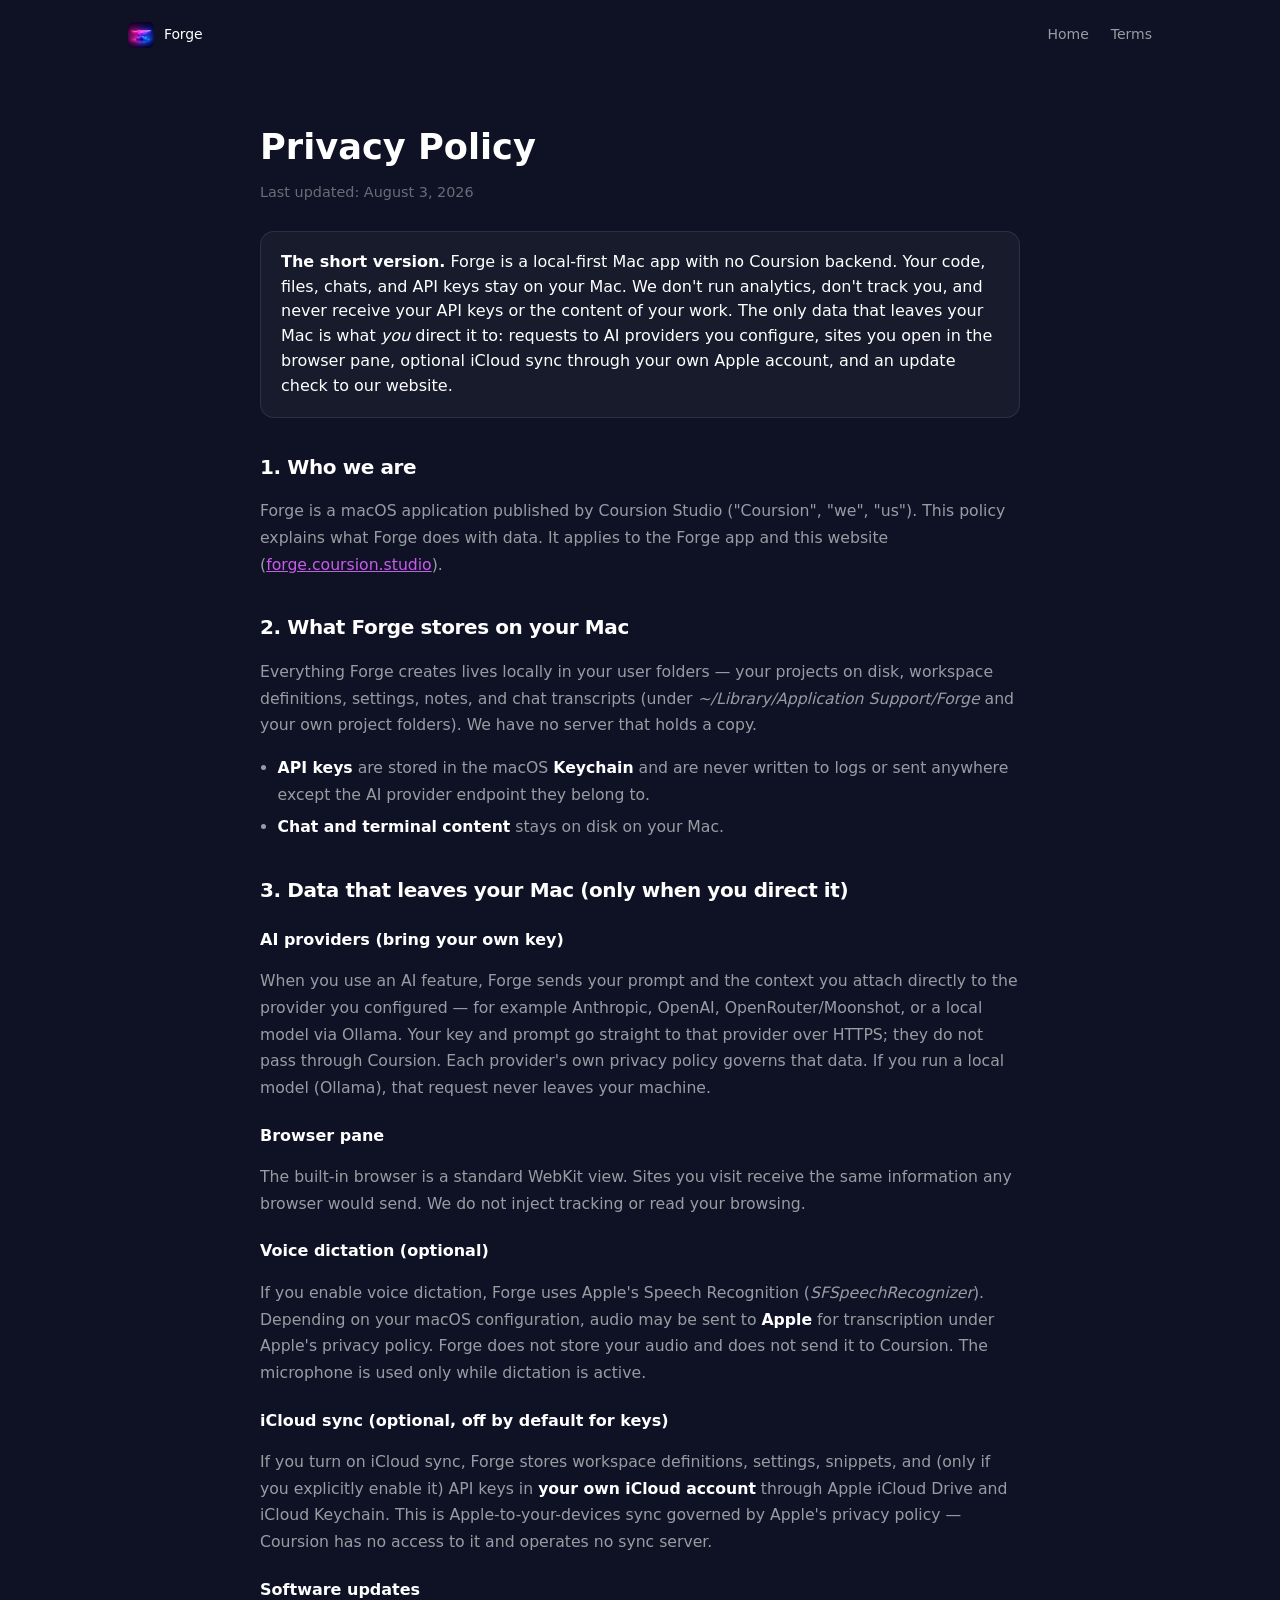
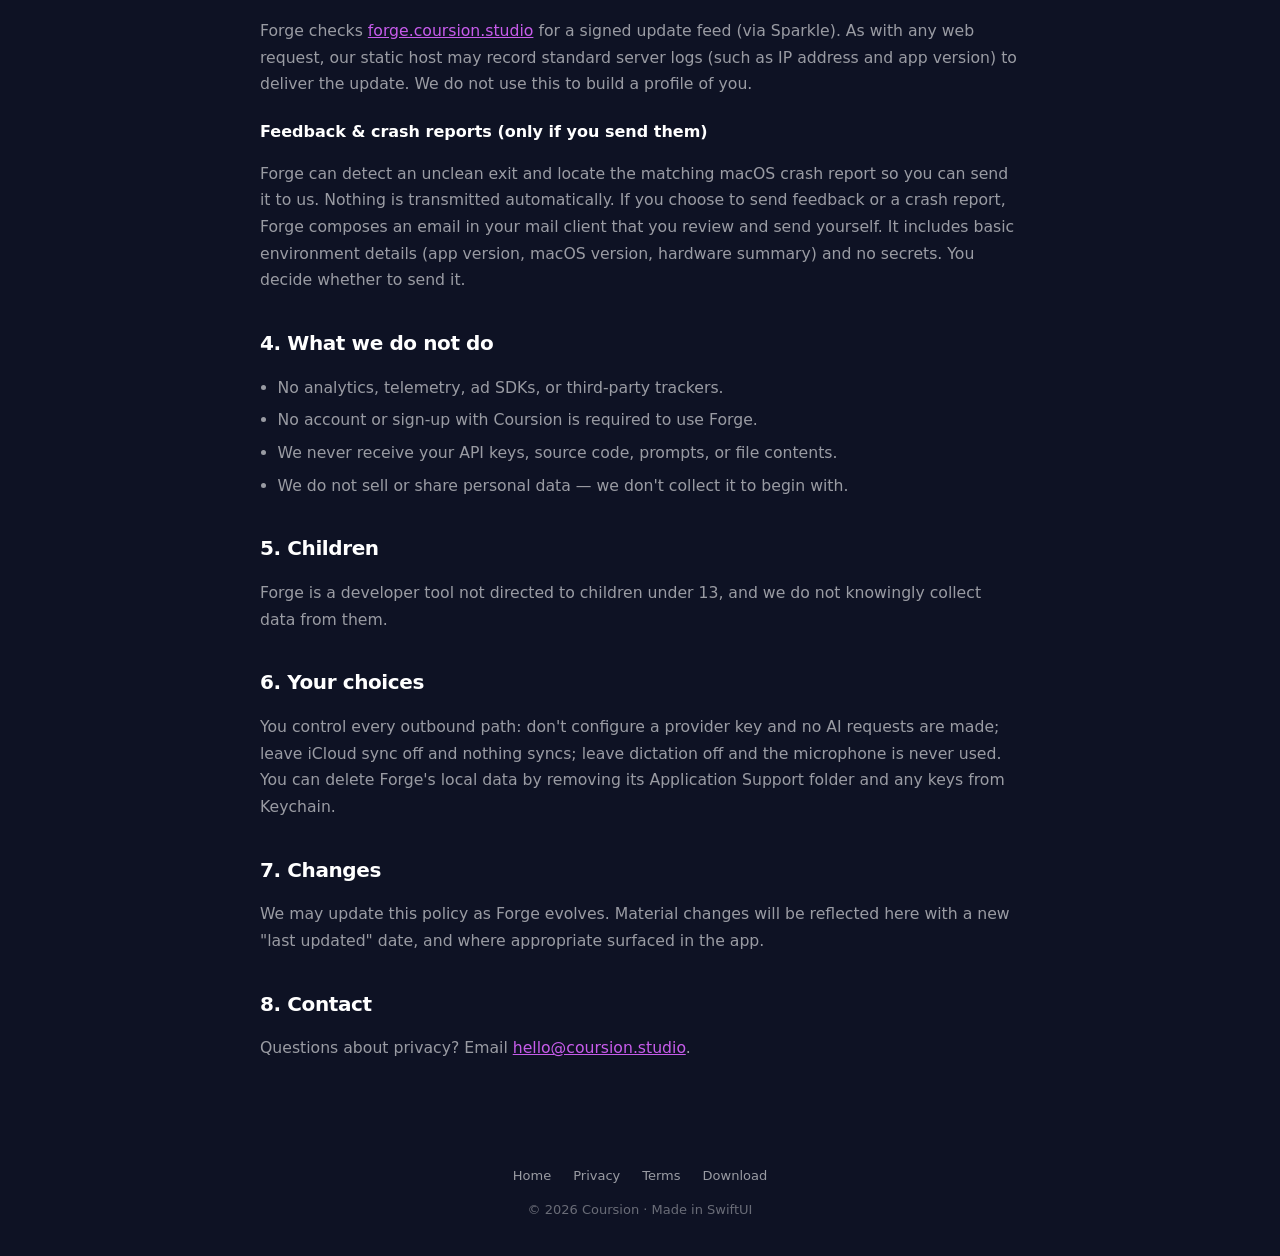
==== privacy.html @ 15d31b4f "Add Privacy Policy and Terms of Use pages Tailored to Forge's local-first, bring-your-own-key data m" ====
<!doctype html>
<html lang="en">
<head>
  <meta charset="utf-8" />
  <meta name="viewport" content="width=device-width, initial-scale=1" />
  <title>Forge — Privacy Policy</title>
  <meta name="description" content="How Forge handles your data. Local-first, bring-your-own-key, no tracking, no backend." />
  <link rel="icon" type="image/png" href="icon.png" />
  <link rel="apple-touch-icon" href="icon.png" />
  <link rel="stylesheet" href="styles.css" />
  <meta name="theme-color" content="#0E1224" />
  <style>
    .legal { max-width: 760px; margin: 0 auto; padding-bottom: 40px; }
    .legal h1 { font-size: 2.2rem; margin: 0 0 6px; }
    .legal .updated { color: var(--text-tertiary); font-size: 0.9rem; margin-bottom: 28px; }
    .legal h2 { font-size: 1.25rem; margin: 34px 0 10px; }
    .legal h3 { font-size: 1rem; margin: 22px 0 6px; }
    .legal p, .legal li { color: var(--text-secondary); line-height: 1.7; font-size: 0.98rem; }
    .legal ul { padding-left: 1.1rem; }
    .legal li { margin: 6px 0; }
    .legal strong { color: var(--text-primary); }
    .legal a { color: var(--forge-purple); }
    .legal .tldr { border: 1px solid var(--card-stroke); background: var(--card-fill);
                   border-radius: var(--radius-card); padding: 18px 20px; margin: 8px 0 28px; }
  </style>
</head>
<body>
  <div class="bg"></div>

  <div class="container">
    <nav class="top">
      <div class="brand">
        <a href="/" style="display:flex;align-items:center;gap:10px;color:inherit;text-decoration:none">
          <img src="icon.png" alt="Forge" />
          <span>Forge</span>
        </a>
      </div>
      <div class="links">
        <a href="/">Home</a>
        <a href="terms.html">Terms</a>
      </div>
    </nav>

    <section class="legal">
      <h1>Privacy Policy</h1>
      <div class="updated">Last updated: August 3, 2026</div>

      <div class="tldr">
        <strong>The short version.</strong> Forge is a local-first Mac app with no Coursion
        backend. Your code, files, chats, and API keys stay on your Mac. We don't run analytics,
        don't track you, and never receive your API keys or the content of your work. The only
        data that leaves your Mac is what <em>you</em> direct it to: requests to AI providers you
        configure, sites you open in the browser pane, optional iCloud sync through your own
        Apple account, and an update check to our website.
      </div>

      <h2>1. Who we are</h2>
      <p>Forge is a macOS application published by Coursion Studio ("Coursion", "we", "us"). This
      policy explains what Forge does with data. It applies to the Forge app and this website
      (<a href="https://forge.coursion.studio">forge.coursion.studio</a>).</p>

      <h2>2. What Forge stores on your Mac</h2>
      <p>Everything Forge creates lives locally in your user folders — your projects on disk,
      workspace definitions, settings, notes, and chat transcripts (under
      <em>~/Library/Application&nbsp;Support/Forge</em> and your own project folders). We have no
      server that holds a copy.</p>
      <ul>
        <li><strong>API keys</strong> are stored in the macOS <strong>Keychain</strong> and are
        never written to logs or sent anywhere except the AI provider endpoint they belong to.</li>
        <li><strong>Chat and terminal content</strong> stays on disk on your Mac.</li>
      </ul>

      <h2>3. Data that leaves your Mac (only when you direct it)</h2>

      <h3>AI providers (bring your own key)</h3>
      <p>When you use an AI feature, Forge sends your prompt and the context you attach directly
      to the provider you configured — for example Anthropic, OpenAI, OpenRouter/Moonshot, or a
      local model via Ollama. Your key and prompt go straight to that provider over HTTPS; they
      do not pass through Coursion. Each provider's own privacy policy governs that data. If you
      run a local model (Ollama), that request never leaves your machine.</p>

      <h3>Browser pane</h3>
      <p>The built-in browser is a standard WebKit view. Sites you visit receive the same
      information any browser would send. We do not inject tracking or read your browsing.</p>

      <h3>Voice dictation (optional)</h3>
      <p>If you enable voice dictation, Forge uses Apple's Speech Recognition
      (<em>SFSpeechRecognizer</em>). Depending on your macOS configuration, audio may be sent to
      <strong>Apple</strong> for transcription under Apple's privacy policy. Forge does not store
      your audio and does not send it to Coursion. The microphone is used only while dictation is
      active.</p>

      <h3>iCloud sync (optional, off by default for keys)</h3>
      <p>If you turn on iCloud sync, Forge stores workspace definitions, settings, snippets, and
      (only if you explicitly enable it) API keys in <strong>your own iCloud account</strong>
      through Apple iCloud Drive and iCloud Keychain. This is Apple-to-your-devices sync governed
      by Apple's privacy policy — Coursion has no access to it and operates no sync server.</p>

      <h3>Software updates</h3>
      <p>Forge checks <a href="https://forge.coursion.studio">forge.coursion.studio</a> for a
      signed update feed (via Sparkle). As with any web request, our static host may record
      standard server logs (such as IP address and app version) to deliver the update. We do not
      use this to build a profile of you.</p>

      <h3>Feedback &amp; crash reports (only if you send them)</h3>
      <p>Forge can detect an unclean exit and locate the matching macOS crash report so you can
      send it to us. Nothing is transmitted automatically. If you choose to send feedback or a
      crash report, Forge composes an email in your mail client that you review and send yourself.
      It includes basic environment details (app version, macOS version, hardware summary) and no
      secrets. You decide whether to send it.</p>

      <h2>4. What we do not do</h2>
      <ul>
        <li>No analytics, telemetry, ad SDKs, or third-party trackers.</li>
        <li>No account or sign-up with Coursion is required to use Forge.</li>
        <li>We never receive your API keys, source code, prompts, or file contents.</li>
        <li>We do not sell or share personal data — we don't collect it to begin with.</li>
      </ul>

      <h2>5. Children</h2>
      <p>Forge is a developer tool not directed to children under 13, and we do not knowingly
      collect data from them.</p>

      <h2>6. Your choices</h2>
      <p>You control every outbound path: don't configure a provider key and no AI requests are
      made; leave iCloud sync off and nothing syncs; leave dictation off and the microphone is
      never used. You can delete Forge's local data by removing its Application Support folder and
      any keys from Keychain.</p>

      <h2>7. Changes</h2>
      <p>We may update this policy as Forge evolves. Material changes will be reflected here with a
      new "last updated" date, and where appropriate surfaced in the app.</p>

      <h2>8. Contact</h2>
      <p>Questions about privacy? Email
      <a href="mailto:hello@coursion.studio">hello@coursion.studio</a>.</p>
    </section>

    <footer>
      <div class="links">
        <a href="/">Home</a>
        <a href="privacy.html">Privacy</a>
        <a href="terms.html">Terms</a>
        <a href="https://github.com/Coursion-Studio/forge/releases/latest">Download</a>
      </div>
      <div>© 2026 Coursion · Made in SwiftUI</div>
    </footer>
  </div>
</body>
</html>
---- styles.css ----
/* ─── Forge landing — theme mirrors UI/Theme tokens ─── */

:root {
  --bg-top:    #0E1224;
  --bg-mid:    #131530;
  --bg-bottom: #170F31;

  --text-primary:   #ffffff;
  --text-secondary: rgba(255, 255, 255, 0.58);
  --text-tertiary:  rgba(255, 255, 255, 0.38);

  --card-fill:        rgba(255, 255, 255, 0.04);
  --card-fill-strong: rgba(255, 255, 255, 0.06);
  --card-stroke:      rgba(255, 255, 255, 0.09);

  --forge-pink:   #FF5189;
  --forge-purple: #C75CEB;
  --forge-blue:   #389EFF;

  --brand-gradient:
    linear-gradient(90deg, var(--forge-pink), var(--forge-purple), var(--forge-blue));
  --brand-gradient-diag:
    linear-gradient(135deg, var(--forge-pink), var(--forge-purple), var(--forge-blue));
  --brand-soft:
    linear-gradient(90deg, rgba(255, 81, 137, 0.22), rgba(199, 92, 235, 0.22));

  --radius-card: 14px;
  --radius-btn:  12px;
}

* { box-sizing: border-box; }

html, body {
  margin: 0;
  padding: 0;
  background: var(--bg-top);
  color: var(--text-primary);
  font-family: -apple-system, BlinkMacSystemFont, "SF Pro Display", "SF Pro Text",
               "Inter", system-ui, sans-serif;
  font-size: 16px;
  line-height: 1.55;
  -webkit-font-smoothing: antialiased;
  -moz-osx-font-smoothing: grayscale;
}

/* ─── background: gradient + soft colored blooms ─── */

.bg {
  position: fixed;
  inset: 0;
  z-index: -1;
  background:
    radial-gradient(circle at 5% 0%,
      rgba(255, 81, 137, 0.18), transparent 52%),
    radial-gradient(circle at 100% 100%,
      rgba(56, 158, 255, 0.14), transparent 56%),
    radial-gradient(circle at 100% 20%,
      rgba(199, 92, 235, 0.14), transparent 48%),
    linear-gradient(135deg,
      var(--bg-top) 0%, var(--bg-mid) 50%, var(--bg-bottom) 100%);
}

/* ─── layout ─── */

.container {
  max-width: 1080px;
  margin: 0 auto;
  padding: 0 28px;
}

nav.top {
  display: flex;
  align-items: center;
  justify-content: space-between;
  padding: 22px 0 8px;
}

nav.top .brand {
  display: flex;
  align-items: center;
  gap: 10px;
  font-weight: 600;
  letter-spacing: -0.01em;
}

nav.top .brand img {
  width: 26px;
  height: 26px;
  border-radius: 6px;
}

nav.top .links {
  display: flex;
  gap: 22px;
}

nav.top a {
  color: var(--text-secondary);
  text-decoration: none;
  font-size: 14px;
  font-weight: 500;
  transition: color 0.15s;
}
nav.top a:hover { color: var(--text-primary); }

/* ─── hero ─── */

.hero {
  text-align: center;
  padding: 72px 0 64px;
}

.hero .app-icon {
  display: block;
  width: 112px;
  height: 112px;
  border-radius: 24px;
  margin: 0 auto 28px;
  filter: drop-shadow(0 16px 40px rgba(199, 92, 235, 0.38))
          drop-shadow(0 4px 12px rgba(0, 0, 0, 0.4));
}

.hero .eyebrow {
  display: inline-block;
  font-size: 11px;
  font-weight: 600;
  letter-spacing: 1.4px;
  text-transform: uppercase;
  color: var(--text-tertiary);
  margin-bottom: 18px;
}

.hero h1 {
  font-size: clamp(40px, 6vw, 60px);
  font-weight: 700;
  letter-spacing: -0.025em;
  line-height: 1.05;
  margin: 0 0 22px;
}

.hero h1 .grad {
  background: var(--brand-gradient);
  -webkit-background-clip: text;
  background-clip: text;
  color: transparent;
}

.hero p.sub {
  font-size: 18px;
  color: var(--text-secondary);
  max-width: 620px;
  margin: 0 auto 36px;
}

/* ─── CTA grid: brew install (left) + download (right) ─── */

.cta-grid {
  display: grid;
  grid-template-columns: minmax(0, 1fr) auto;
  gap: 12px;
  align-items: stretch;
  max-width: 680px;
  margin: 0 auto;
}

.install-cmd {
  display: flex;
  align-items: center;
  gap: 10px;
  padding: 0 12px 0 14px;
  background: rgba(255, 255, 255, 0.05);
  border: 1px solid rgba(255, 255, 255, 0.10);
  border-radius: var(--radius-btn);
  font-family: "SF Mono", "JetBrains Mono", Menlo, monospace;
  font-size: 13px;
  text-align: left;
  min-width: 0;
  height: 48px;
  transition: border-color 0.2s ease, background 0.2s ease;
}

.install-cmd:hover {
  border-color: rgba(255, 255, 255, 0.18);
  background: rgba(255, 255, 255, 0.07);
}

.install-cmd .prompt {
  color: var(--text-tertiary);
  flex-shrink: 0;
  font-weight: 600;
}

.install-cmd code {
  color: var(--text-primary);
  flex: 1;
  overflow: hidden;
  text-overflow: ellipsis;
  white-space: nowrap;
}

.copy-btn {
  flex-shrink: 0;
  padding: 6px 12px;
  font-size: 12px;
  font-weight: 600;
  letter-spacing: 0.2px;
  color: var(--text-primary);
  background: rgba(255, 255, 255, 0.06);
  border: 1px solid rgba(255, 255, 255, 0.14);
  border-radius: 7px;
  cursor: pointer;
  font-family: -apple-system, BlinkMacSystemFont, "SF Pro Text", system-ui, sans-serif;
  transition: background 0.15s ease, border-color 0.15s ease, color 0.15s ease;
}

.copy-btn:hover {
  background: rgba(255, 255, 255, 0.12);
  border-color: rgba(255, 255, 255, 0.24);
}

.copy-btn.copied {
  color: #6EE7B7;
  border-color: rgba(110, 231, 183, 0.4);
  background: rgba(110, 231, 183, 0.08);
}

@media (max-width: 560px) {
  .cta-grid {
    grid-template-columns: 1fr;
  }
}

/* ─── buttons ─── */

.btn {
  display: inline-flex;
  align-items: center;
  gap: 10px;
  padding: 14px 22px;
  border-radius: var(--radius-btn);
  font-size: 14px;
  font-weight: 600;
  text-decoration: none;
  color: #fff;
  border: 1px solid rgba(255, 255, 255, 0.22);
  cursor: pointer;
  transition: transform 0.12s ease, opacity 0.12s ease;
}

.btn.primary {
  background: var(--brand-gradient-diag);
  box-shadow:
    0 8px 24px rgba(255, 81, 137, 0.28),
    0 8px 24px rgba(56, 158, 255, 0.22);
}
.btn.primary:hover { transform: translateY(-1px); }
.btn.primary:active { transform: translateY(0) scale(0.98); }

.btn.outline {
  background: rgba(255, 255, 255, 0.05);
  border-color: rgba(255, 255, 255, 0.12);
  color: rgba(255, 255, 255, 0.9);
}
.btn.outline:hover { background: rgba(255, 255, 255, 0.09); }

.cta-grid .btn {
  height: 48px;
  padding: 0 22px;
}

/* ─── hero stats ─── */

.hero-stats {
  display: grid;
  grid-template-columns: repeat(4, 1fr);
  gap: 8px;
  margin: 8px auto 0;
  max-width: 720px;
  padding: 18px 24px;
  background: var(--card-fill);
  border: 1px solid var(--card-stroke);
  border-radius: var(--radius-card);
  backdrop-filter: blur(10px);
  -webkit-backdrop-filter: blur(10px);
}

.hero-stats.three {
  grid-template-columns: repeat(3, 1fr);
  max-width: 560px;
}

.hero-stats .stat {
  text-align: center;
  display: flex;
  flex-direction: column;
  gap: 2px;
}

/* The HTML `hidden` attribute on the downloads stat needs to win over
   the .stat { display: flex } above. */
.hero-stats .stat[hidden] {
  display: none;
}

.hero-stats .stat strong {
  font-size: 22px;
  font-weight: 700;
  letter-spacing: -0.02em;
  background: var(--brand-gradient);
  -webkit-background-clip: text;
  background-clip: text;
  color: transparent;
}

.hero-stats .stat span {
  font-size: 12px;
  color: var(--text-tertiary);
  letter-spacing: 0.3px;
}

@media (max-width: 640px) {
  .hero-stats {
    grid-template-columns: repeat(2, 1fr);
    gap: 14px;
  }
}

/* ─── section headers ─── */

.section-label {
  font-size: 11px;
  font-weight: 600;
  letter-spacing: 1.4px;
  text-transform: uppercase;
  color: var(--text-tertiary);
  margin-bottom: 10px;
}

section h2 {
  font-size: clamp(28px, 4vw, 36px);
  font-weight: 700;
  letter-spacing: -0.02em;
  margin: 0 0 8px;
}

section p.lede {
  color: var(--text-secondary);
  margin: 0 0 32px;
  max-width: 620px;
}

section {
  padding: 64px 0;
}

section.tight { padding: 40px 0; }

hr.sep {
  border: 0;
  height: 1px;
  background: var(--card-stroke);
  margin: 0;
}

/* ─── card grids ─── */

.grid {
  display: grid;
  gap: 14px;
  grid-template-columns: repeat(auto-fit, minmax(260px, 1fr));
}

.card {
  position: relative;
  background:
    linear-gradient(180deg, var(--tile-tint, transparent), transparent 60%),
    var(--card-fill);
  border: 1px solid var(--card-stroke);
  border-radius: var(--radius-card);
  padding: 22px;
  overflow: hidden;
  transition:
    background 0.25s ease,
    border-color 0.25s ease,
    transform 0.35s cubic-bezier(0.2, 0.8, 0.2, 1),
    box-shadow 0.35s ease;
}

.card::before {
  content: "";
  position: absolute;
  inset: 0;
  border-radius: inherit;
  background:
    radial-gradient(circle at 0% 0%, var(--tile-glow, transparent), transparent 65%);
  opacity: 0;
  transition: opacity 0.4s ease;
  pointer-events: none;
  z-index: 0;
}

.card > * { position: relative; z-index: 1; }

.card:hover {
  border-color: rgba(255, 255, 255, 0.18);
  transform: translateY(-4px);
  box-shadow:
    0 14px 32px rgba(0, 0, 0, 0.28),
    0 0 0 1px var(--tile-ring, rgba(255, 255, 255, 0.08));
}

.card:hover::before { opacity: 0.55; }

.card .tile {
  width: 46px;
  height: 46px;
  border-radius: 12px;
  display: grid;
  place-items: center;
  margin-bottom: 16px;
  background: rgba(255, 255, 255, 0.06);
  border: 1px solid rgba(255, 255, 255, 0.10);
  color: #fff;
  transition:
    transform 0.35s cubic-bezier(0.2, 0.8, 0.2, 1),
    box-shadow 0.35s ease,
    border-color 0.25s ease;
  box-shadow:
    0 6px 14px var(--tile-glow, rgba(199, 92, 235, 0.18)),
    inset 0 0 0 1px rgba(255, 255, 255, 0.08);
}

.card .tile svg {
  width: 22px;
  height: 22px;
  display: block;
}

.card:hover .tile {
  transform: translateY(-1px) scale(1.06) rotate(-3deg);
  border-color: rgba(255, 255, 255, 0.28);
  box-shadow:
    0 12px 26px var(--tile-glow, rgba(199, 92, 235, 0.45)),
    inset 0 0 0 1px rgba(255, 255, 255, 0.12);
}

/* ─── tile color variants ─── */

.tile.c-pink    { background: linear-gradient(135deg, #F472B6, #EC4899); }
.tile.c-violet  { background: linear-gradient(135deg, #C084FC, #8B5CF6); }
.tile.c-blue    { background: linear-gradient(135deg, #60A5FA, #2563EB); }
.tile.c-teal    { background: linear-gradient(135deg, #2DD4BF, #0EA5E9); }
.tile.c-amber   { background: linear-gradient(135deg, #FBBF24, #F97316); }
.tile.c-green   { background: linear-gradient(135deg, #34D399, #10B981); }

.card:has(.tile.c-pink)   { --tile-tint: rgba(236, 72, 153, 0.10); --tile-glow: rgba(236, 72, 153, 0.45); --tile-ring: rgba(236, 72, 153, 0.26); }
.card:has(.tile.c-violet) { --tile-tint: rgba(139, 92, 246, 0.10); --tile-glow: rgba(139, 92, 246, 0.45); --tile-ring: rgba(139, 92, 246, 0.26); }
.card:has(.tile.c-blue)   { --tile-tint: rgba(37, 99, 235, 0.10);  --tile-glow: rgba(37, 99, 235, 0.45);  --tile-ring: rgba(37, 99, 235, 0.26); }
.card:has(.tile.c-teal)   { --tile-tint: rgba(14, 165, 233, 0.10); --tile-glow: rgba(14, 165, 233, 0.45); --tile-ring: rgba(14, 165, 233, 0.26); }
.card:has(.tile.c-amber)  { --tile-tint: rgba(249, 115, 22, 0.10); --tile-glow: rgba(249, 115, 22, 0.45); --tile-ring: rgba(249, 115, 22, 0.26); }
.card:has(.tile.c-green)  { --tile-tint: rgba(16, 185, 129, 0.10); --tile-glow: rgba(16, 185, 129, 0.45); --tile-ring: rgba(16, 185, 129, 0.26); }

@media (prefers-reduced-motion: reduce) {
  .card, .card .tile, .card::before { transition: none !important; }
  .card:hover { transform: none; }
  .card:hover .tile { transform: none; }
}

.card h3 {
  font-size: 16px;
  margin: 0 0 6px;
  font-weight: 600;
  letter-spacing: -0.01em;
}

.card p {
  margin: 0;
  color: var(--text-secondary);
  font-size: 14px;
  line-height: 1.5;
}

.card ul.pills {
  margin-top: 14px;
}

/* Pills (compact feature tags under copy) */
.pills {
  list-style: none;
  padding: 0;
  margin: 0;
  display: flex;
  flex-wrap: wrap;
  gap: 6px;
}

.pills li {
  font-size: 12px;
  font-weight: 500;
  padding: 5px 10px;
  border-radius: 999px;
  color: rgba(255, 255, 255, 0.82);
  background: rgba(255, 255, 255, 0.05);
  border: 1px solid rgba(255, 255, 255, 0.09);
}

.why-grid {
  grid-template-columns: repeat(4, minmax(0, 1fr));
}

@media (max-width: 720px) {
  .why-grid {
    grid-template-columns: repeat(2, minmax(0, 1fr));
  }
}

@media (max-width: 420px) {
  .why-grid {
    grid-template-columns: 1fr;
  }
}

/* ─── releases list ─── */

ol.releases {
  list-style: none;
  padding: 0;
  margin: 0;
  display: flex;
  flex-direction: column;
  gap: 8px;
}

.release-row {
  display: grid;
  grid-template-columns: minmax(0, 1fr) auto auto;
  align-items: center;
  gap: 20px;
  padding: 16px 20px;
  background: var(--card-fill);
  border: 1px solid var(--card-stroke);
  border-radius: var(--radius-card);
  transition: background 0.2s ease, border-color 0.2s ease;
}

.release-row:hover {
  background: var(--card-fill-strong);
  border-color: rgba(255, 255, 255, 0.14);
}

.release-meta {
  display: flex;
  flex-direction: column;
  gap: 2px;
  min-width: 0;
}

.release-tag {
  font-weight: 600;
  font-size: 15px;
  letter-spacing: -0.01em;
  background: var(--brand-gradient);
  -webkit-background-clip: text;
  background-clip: text;
  color: transparent;
}

.release-date {
  color: var(--text-tertiary);
  font-size: 12px;
  letter-spacing: 0.2px;
}

.release-count {
  display: flex;
  flex-direction: column;
  align-items: flex-end;
  gap: 0;
  white-space: nowrap;
}

.release-count strong {
  font-size: 18px;
  font-weight: 700;
  letter-spacing: -0.01em;
  color: var(--text-primary);
}

.release-count span {
  font-size: 11px;
  color: var(--text-tertiary);
  letter-spacing: 0.4px;
  text-transform: uppercase;
}

.release-link {
  font-size: 13px;
  font-weight: 600;
  color: var(--text-primary);
  text-decoration: none;
  padding: 8px 14px;
  border-radius: 999px;
  background: rgba(255, 255, 255, 0.06);
  border: 1px solid rgba(255, 255, 255, 0.12);
  transition: background 0.15s ease, border-color 0.15s ease;
}

.release-link:hover {
  background: rgba(255, 255, 255, 0.12);
  border-color: rgba(255, 255, 255, 0.22);
}

@media (max-width: 560px) {
  .release-row {
    grid-template-columns: 1fr auto;
    grid-template-areas:
      "meta count"
      "link link";
    gap: 12px;
  }
  .release-meta  { grid-area: meta; }
  .release-count { grid-area: count; }
  .release-link  { grid-area: link; text-align: center; }
}

/* ─── footer ─── */

footer {
  padding: 48px 0 36px;
  color: var(--text-tertiary);
  font-size: 13px;
  text-align: center;
}

footer .links {
  display: flex;
  justify-content: center;
  gap: 22px;
  margin-bottom: 14px;
}

footer a {
  color: var(--text-secondary);
  text-decoration: none;
}
footer a:hover { color: var(--text-primary); }

/* ─── system requirement note ─── */

.req-note {
  text-align: center;
  color: var(--text-tertiary);
  font-size: 13px;
  margin: 20px 0 0;
}

/* ─────────────────────────────────────────────────────────────
   Feature showcase (real app screenshots). Gated: every block is
   hidden until its screenshot actually loads (see reveal script),
   so the live site shows nothing broken before PNGs are added.
   ───────────────────────────────────────────────────────────── */

#showcase-wrap[hidden] { display: none; }
/* Revealable units stay hidden until their <img> loads. */
#tour, .showcase-row, .gcard { display: none; }
#tour.shot-ready { display: block; }
.showcase-row.shot-ready { display: grid; }
.gcard.shot-ready { display: block; }

/* ─── hero shot ─── */
.hero-shot-wrap { position: relative; padding: 8px 0 40px; }
.hero-shot-wrap::before {
  content: "";
  position: absolute;
  inset: -6% 0 6% 0;
  background:
    radial-gradient(ellipse 46% 42% at 50% 34%, rgba(255, 81, 137, 0.26), transparent 62%),
    radial-gradient(ellipse 54% 46% at 24% 66%, rgba(56, 158, 255, 0.18), transparent 62%),
    radial-gradient(ellipse 54% 46% at 76% 66%, rgba(199, 92, 235, 0.20), transparent 62%);
  filter: blur(22px);
  pointer-events: none;
  z-index: -1;
}

/* ─── framed window (full-window screenshots incl. their traffic lights) ─── */
.window {
  margin: 0;
  border-radius: 16px;
  overflow: hidden;
  background: #0B0817;
  border: 1px solid rgba(255, 255, 255, 0.08);
  box-shadow:
    0 32px 80px rgba(0, 0, 0, 0.55),
    0 4px 12px rgba(0, 0, 0, 0.35),
    inset 0 0 0 1px rgba(255, 255, 255, 0.04);
  position: relative;
  isolation: isolate;
}
.window > img, .window .base { display: block; width: 100%; height: auto; }

.shot-hero {
  max-width: 940px;
  margin: 0 auto;
  border-radius: 18px;
  box-shadow:
    0 60px 140px rgba(0, 0, 0, 0.62),
    0 10px 28px rgba(0, 0, 0, 0.45),
    0 0 0 1px rgba(255, 255, 255, 0.06),
    0 0 170px rgba(199, 92, 235, 0.24);
  transform: translateY(0);
  transition: transform 0.5s cubic-bezier(0.2, 0.8, 0.2, 1);
}
.shot-hero:hover { transform: translateY(-3px); }

.hero-composite { overflow: visible; background: transparent; border: 0; box-shadow: none; }
.hero-composite .base {
  border-radius: 18px;
  border: 1px solid rgba(255, 255, 255, 0.08);
  box-shadow:
    0 60px 140px rgba(0, 0, 0, 0.62),
    0 10px 28px rgba(0, 0, 0, 0.45),
    0 0 0 1px rgba(255, 255, 255, 0.06);
}
.hero-composite .float {
  position: absolute;
  width: 53%;
  right: 1.5%;
  bottom: 6%;
  height: auto;
  border-radius: 12px;
  filter:
    drop-shadow(0 30px 55px rgba(0, 0, 0, 0.6))
    drop-shadow(0 0 60px rgba(255, 81, 137, 0.22));
}
.hero-shot-wrap .hero-stats { margin-top: 34px; }

/* ─── showcase rows ─── */
.showcase-intro { text-align: center; padding-bottom: 8px; }
.showcase-intro h2, .showcase-intro p.lede { margin-left: auto; margin-right: auto; }

.showcase { padding: 24px 0 56px; display: flex; flex-direction: column; gap: 84px; }
.showcase-row {
  grid-template-columns: minmax(0, 4.2fr) minmax(0, 7.8fr);
  gap: 56px;
  align-items: center;
}
.showcase-row.reverse { grid-template-columns: minmax(0, 7.8fr) minmax(0, 4.2fr); }
.showcase-row.reverse .showcase-copy { order: 2; }
.showcase-row.reverse .window, .showcase-row.reverse .stage { order: 1; }

.showcase-copy h3 {
  font-size: clamp(24px, 3vw, 31px);
  font-weight: 700;
  letter-spacing: -0.02em;
  line-height: 1.12;
  margin: 16px 0 14px;
}
.showcase-copy p { color: var(--text-secondary); font-size: 16px; line-height: 1.6; margin: 0 0 18px; }
.showcase-copy p code {
  font-family: "SF Mono", "JetBrains Mono", Menlo, monospace;
  font-size: 0.86em;
  padding: 1px 6px;
  border-radius: 6px;
  background: rgba(255, 255, 255, 0.08);
  color: var(--text-primary);
}
.showcase-row .window {
  box-shadow:
    0 36px 80px rgba(0, 0, 0, 0.5),
    0 6px 18px rgba(0, 0, 0, 0.32),
    0 0 0 1px rgba(255, 255, 255, 0.05),
    0 0 80px var(--showcase-glow, rgba(199, 92, 235, 0.2));
}
.glow-pink   { --showcase-glow: rgba(255, 81, 137, 0.24); }
.glow-violet { --showcase-glow: rgba(199, 92, 235, 0.22); }
.glow-blue   { --showcase-glow: rgba(56, 158, 255, 0.20); }
.glow-green  { --showcase-glow: rgba(52, 211, 153, 0.20); }
.glow-amber  { --showcase-glow: rgba(249, 115, 22, 0.20); }

/* ─── stage: floating panel captures on a glowing card ─── */
.stage {
  position: relative;
  margin: 0;
  border-radius: 22px;
  padding: 52px 44px;
  display: grid;
  place-items: center;
  min-height: 300px;
  background:
    radial-gradient(ellipse 62% 58% at 50% 42%, var(--showcase-glow, rgba(199, 92, 235, 0.22)), transparent 68%),
    linear-gradient(180deg, rgba(255, 255, 255, 0.05), rgba(255, 255, 255, 0.015));
  border: 1px solid var(--card-stroke);
  box-shadow: inset 0 1px 0 rgba(255, 255, 255, 0.05);
  overflow: hidden;
}
.stage > img { display: block; max-width: 100%; height: auto; filter: drop-shadow(0 26px 52px rgba(0, 0, 0, 0.5)); }
.stage .inset {
  position: absolute; width: 60%; right: 4%; bottom: 6%;
  filter: drop-shadow(0 20px 40px rgba(0, 0, 0, 0.55)) drop-shadow(0 0 1px rgba(255, 255, 255, 0.2));
}
.stage.narrow > img { max-width: 300px; }

/* ─── feature gallery ─── */
.feature-gallery { margin-top: -36px; }
.gallery-head { text-align: center; max-width: 640px; margin: 0 auto 26px; }
.gallery-head h3 { font-size: clamp(22px, 2.6vw, 28px); font-weight: 700; letter-spacing: -0.02em; margin: 8px 0 8px; }
.gallery-head p { color: var(--text-secondary); margin: 0; font-size: 15px; }
.gallery-grid { display: grid; grid-template-columns: repeat(2, minmax(0, 1fr)); gap: 18px; }
.gcard {
  margin: 0;
  border-radius: 16px;
  padding: 26px 26px 0;
  overflow: hidden;
  background:
    radial-gradient(ellipse 70% 60% at 50% 30%, var(--gcard-glow, rgba(255, 81, 137, 0.16)), transparent 70%),
    linear-gradient(180deg, rgba(255, 255, 255, 0.05), rgba(255, 255, 255, 0.015));
  border: 1px solid var(--card-stroke);
  transition: transform 0.35s cubic-bezier(0.2, 0.8, 0.2, 1), border-color 0.25s ease;
}
.gcard:hover { transform: translateY(-4px); border-color: rgba(255, 255, 255, 0.16); }
.gcard img { display: block; width: 100%; height: auto; border-radius: 10px 10px 0 0; filter: drop-shadow(0 18px 34px rgba(0, 0, 0, 0.45)); }
.gcard figcaption {
  display: flex; align-items: center; gap: 9px;
  padding: 16px 2px 18px;
  font-size: 14px; font-weight: 600; color: var(--text-primary); letter-spacing: -0.01em;
}
.gcard figcaption svg { width: 16px; height: 16px; flex-shrink: 0; }
.gcard.g-green  { --gcard-glow: rgba(52, 211, 153, 0.16); } .gcard.g-green figcaption svg  { color: #34D399; }
.gcard.g-violet { --gcard-glow: rgba(199, 92, 235, 0.18); } .gcard.g-violet figcaption svg { color: #C084FC; }
.gcard.g-blue   { --gcard-glow: rgba(56, 158, 255, 0.16); } .gcard.g-blue figcaption svg   { color: #60A5FA; }
.gcard.g-pink   { --gcard-glow: rgba(255, 81, 137, 0.16); } .gcard.g-pink figcaption svg   { color: #FF5189; }

/* ─── chips (feature label above each showcase heading) ─── */
.chip {
  display: inline-flex; align-items: center; gap: 8px;
  padding: 6px 13px 6px 11px;
  border-radius: 999px;
  font-size: 12px; font-weight: 600; letter-spacing: 0.2px; color: #fff;
  background: rgba(255, 255, 255, 0.06);
  border: 1px solid rgba(255, 255, 255, 0.10);
}
.chip svg { width: 15px; height: 15px; }
.chip.chip-pink   { background: linear-gradient(135deg, rgba(255, 129, 175, 0.20), rgba(255, 81, 137, 0.14)); border-color: rgba(255, 81, 137, 0.32); }
.chip.chip-violet { background: linear-gradient(135deg, rgba(199, 132, 252, 0.20), rgba(199, 92, 235, 0.14)); border-color: rgba(199, 92, 235, 0.32); }
.chip.chip-blue   { background: linear-gradient(135deg, rgba(96, 165, 250, 0.20), rgba(56, 158, 255, 0.14)); border-color: rgba(56, 158, 255, 0.32); }
.chip.chip-green  { background: linear-gradient(135deg, rgba(52, 211, 153, 0.20), rgba(16, 185, 129, 0.14)); border-color: rgba(52, 211, 153, 0.32); }
.chip.chip-amber  { background: linear-gradient(135deg, rgba(251, 191, 36, 0.20), rgba(249, 115, 22, 0.14)); border-color: rgba(249, 115, 22, 0.32); }

@media (prefers-reduced-motion: reduce) {
  .shot-hero, .shot-hero:hover { transform: none; transition: none; }
}
@media (max-width: 860px) {
  .showcase-row, .showcase-row.reverse { grid-template-columns: 1fr; gap: 28px; }
  .showcase-row.reverse .showcase-copy { order: 1; }
  .showcase-row.reverse .window, .showcase-row.reverse .stage { order: 2; }
  .showcase { gap: 60px; }
  .hero-composite .float { width: 58%; right: 1%; bottom: 5%; }
}
@media (max-width: 640px) { .gallery-grid { grid-template-columns: 1fr; } .feature-gallery { margin-top: 0; } }
@media (max-width: 560px) { .hero-composite .float { display: none; } .stage { padding: 32px 20px; min-height: 0; } }
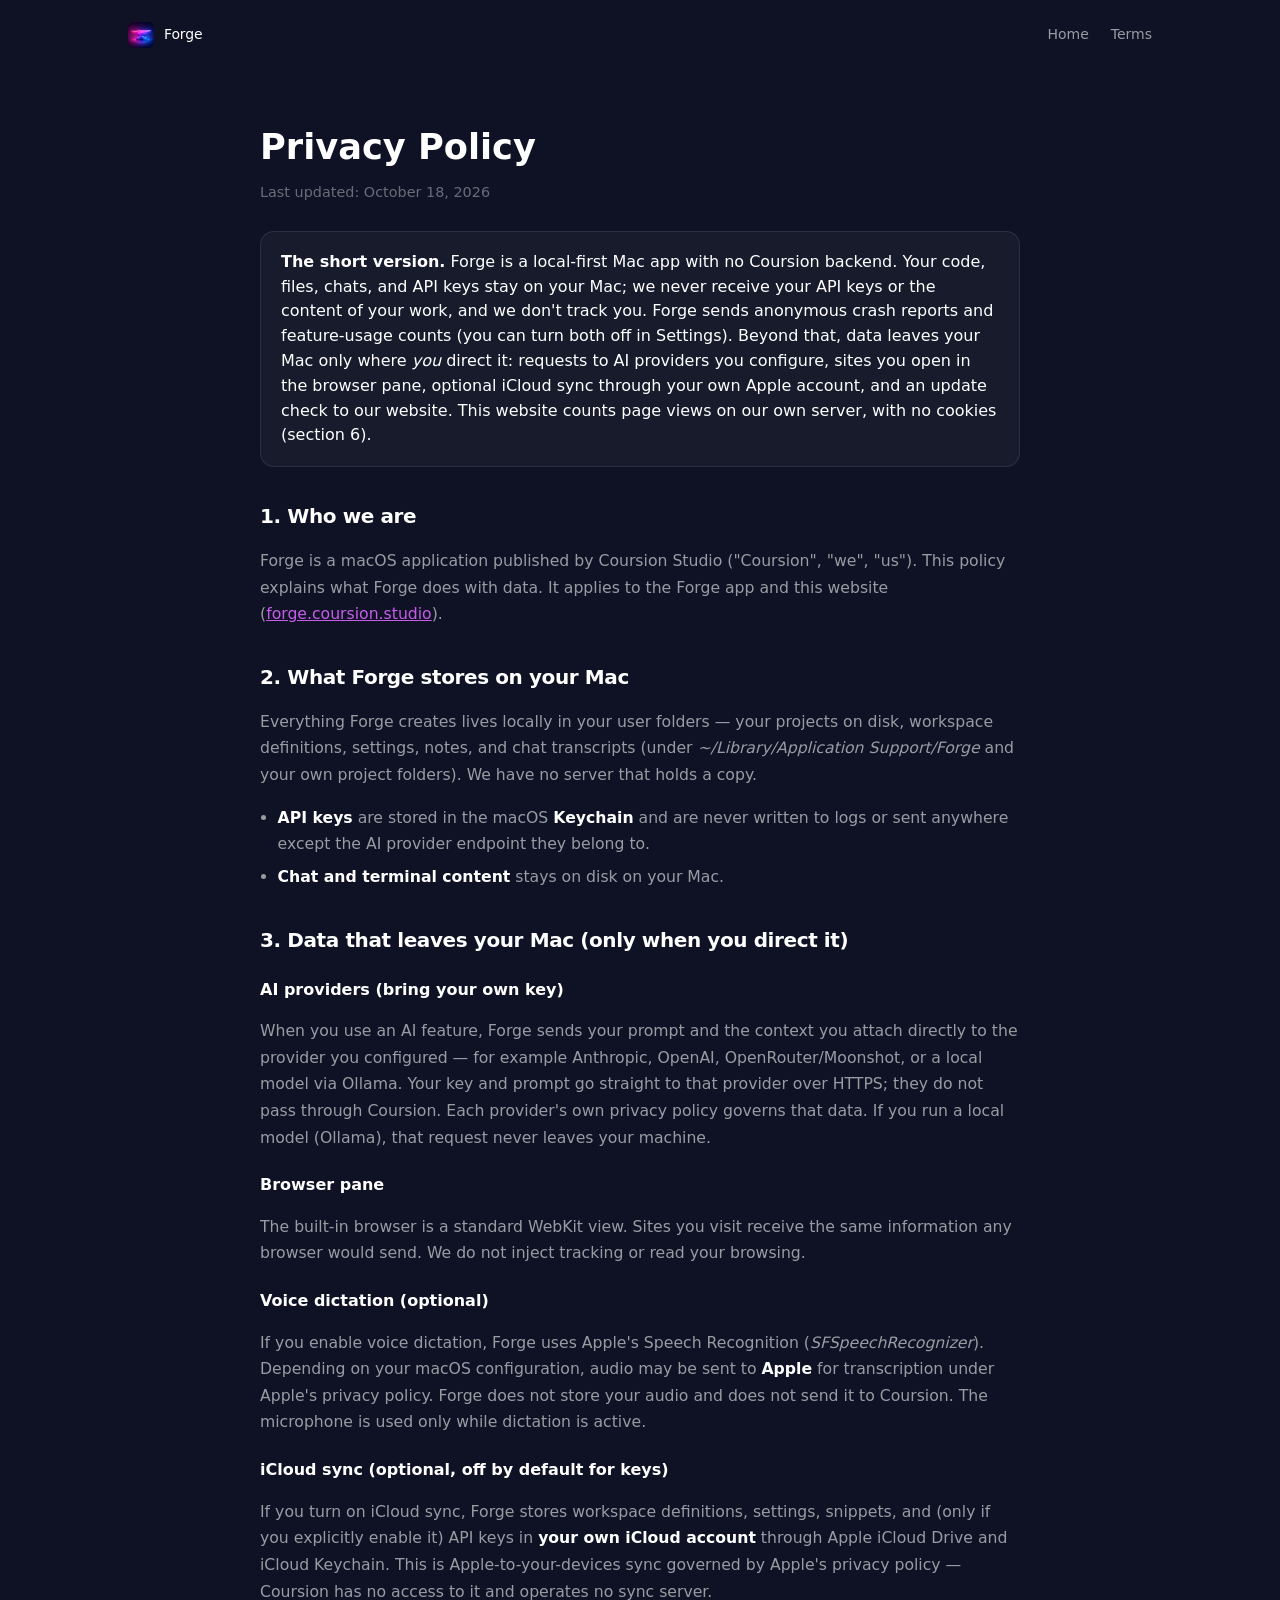
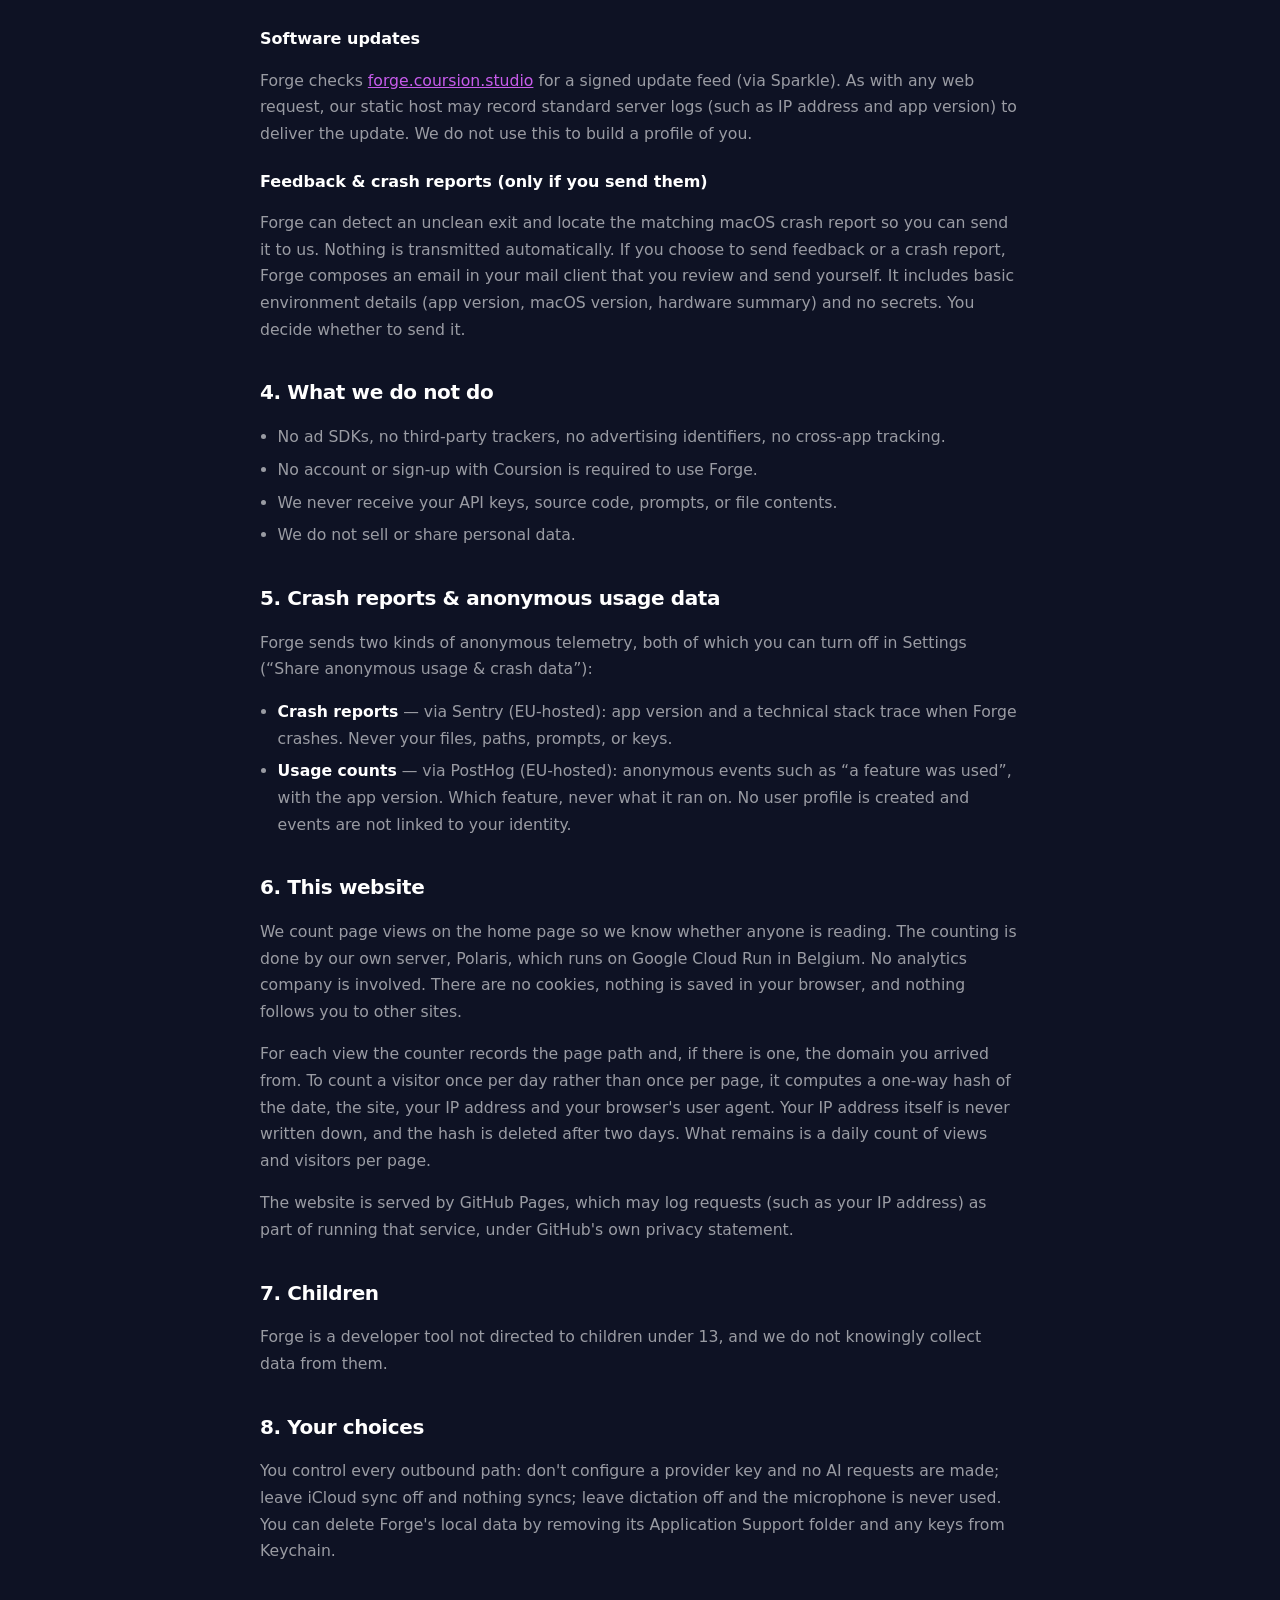
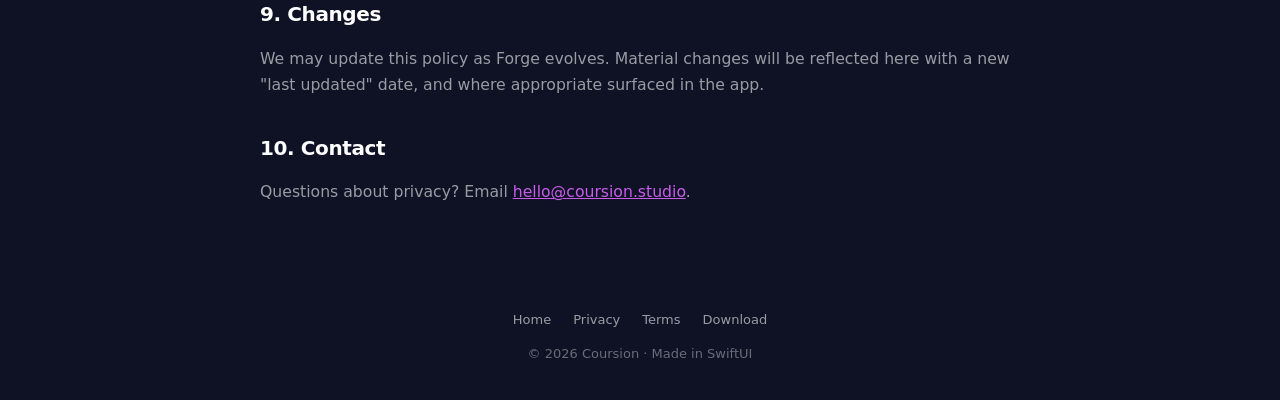
==== commit 26051cec: "Privacy: describe the page-view counter on this website" ====
--- a/privacy.html
+++ b/privacy.html
@@ -43,15 +43,17 @@
 
     <section class="legal">
       <h1>Privacy Policy</h1>
-      <div class="updated">Last updated: August 3, 2026</div>
+      <div class="updated">Last updated: October 18, 2026</div>
 
       <div class="tldr">
         <strong>The short version.</strong> Forge is a local-first Mac app with no Coursion
-        backend. Your code, files, chats, and API keys stay on your Mac. We don't run analytics,
-        don't track you, and never receive your API keys or the content of your work. The only
-        data that leaves your Mac is what <em>you</em> direct it to: requests to AI providers you
-        configure, sites you open in the browser pane, optional iCloud sync through your own
-        Apple account, and an update check to our website.
+        backend. Your code, files, chats, and API keys stay on your Mac; we never receive your
+        API keys or the content of your work, and we don't track you. Forge sends anonymous
+        crash reports and feature-usage counts (you can turn both off in Settings). Beyond
+        that, data leaves your Mac only where <em>you</em> direct it: requests to AI providers
+        you configure, sites you open in the browser pane, optional iCloud sync through your
+        own Apple account, and an update check to our website. This website counts page views
+        on our own server, with no cookies (section 6).
       </div>
 
       <h2>1. Who we are</h2>
@@ -111,27 +113,50 @@
 
       <h2>4. What we do not do</h2>
       <ul>
-        <li>No analytics, telemetry, ad SDKs, or third-party trackers.</li>
+        <li>No ad SDKs, no third-party trackers, no advertising identifiers, no cross-app tracking.</li>
         <li>No account or sign-up with Coursion is required to use Forge.</li>
         <li>We never receive your API keys, source code, prompts, or file contents.</li>
-        <li>We do not sell or share personal data — we don't collect it to begin with.</li>
+        <li>We do not sell or share personal data.</li>
       </ul>
 
-      <h2>5. Children</h2>
+      <h2>5. Crash reports &amp; anonymous usage data</h2>
+      <p>Forge sends two kinds of anonymous telemetry, both of which you can turn off in
+      Settings (&ldquo;Share anonymous usage &amp; crash data&rdquo;):</p>
+      <ul>
+        <li><strong>Crash reports</strong> — via Sentry (EU-hosted): app version and a technical
+        stack trace when Forge crashes. Never your files, paths, prompts, or keys.</li>
+        <li><strong>Usage counts</strong> — via PostHog (EU-hosted): anonymous events such as
+        &ldquo;a feature was used&rdquo;, with the app version. Which feature, never what it ran
+        on. No user profile is created and events are not linked to your identity.</li>
+      </ul>
+
+      <h2>6. This website</h2>
+      <p>We count page views on the home page so we know whether anyone is reading. The counting
+      is done by our own server, Polaris, which runs on Google Cloud Run in Belgium. No analytics
+      company is involved. There are no cookies, nothing is saved in your browser, and nothing
+      follows you to other sites.</p>
+      <p>For each view the counter records the page path and, if there is one, the domain you
+      arrived from. To count a visitor once per day rather than once per page, it computes a
+      one-way hash of the date, the site, your IP address and your browser's user agent. Your IP
+      address itself is never written down, and the hash is deleted after two days. What remains
+      is a daily count of views and visitors per page.</p>
+      <p>The website is served by GitHub Pages, which may log requests (such as your IP address)
+      as part of running that service, under GitHub's own privacy statement.</p>
+      <h2>7. Children</h2>
       <p>Forge is a developer tool not directed to children under 13, and we do not knowingly
       collect data from them.</p>
 
-      <h2>6. Your choices</h2>
+      <h2>8. Your choices</h2>
       <p>You control every outbound path: don't configure a provider key and no AI requests are
       made; leave iCloud sync off and nothing syncs; leave dictation off and the microphone is
       never used. You can delete Forge's local data by removing its Application Support folder and
       any keys from Keychain.</p>
 
-      <h2>7. Changes</h2>
+      <h2>9. Changes</h2>
       <p>We may update this policy as Forge evolves. Material changes will be reflected here with a
       new "last updated" date, and where appropriate surfaced in the app.</p>
 
-      <h2>8. Contact</h2>
+      <h2>10. Contact</h2>
       <p>Questions about privacy? Email
       <a href="mailto:hello@coursion.studio">hello@coursion.studio</a>.</p>
     </section>
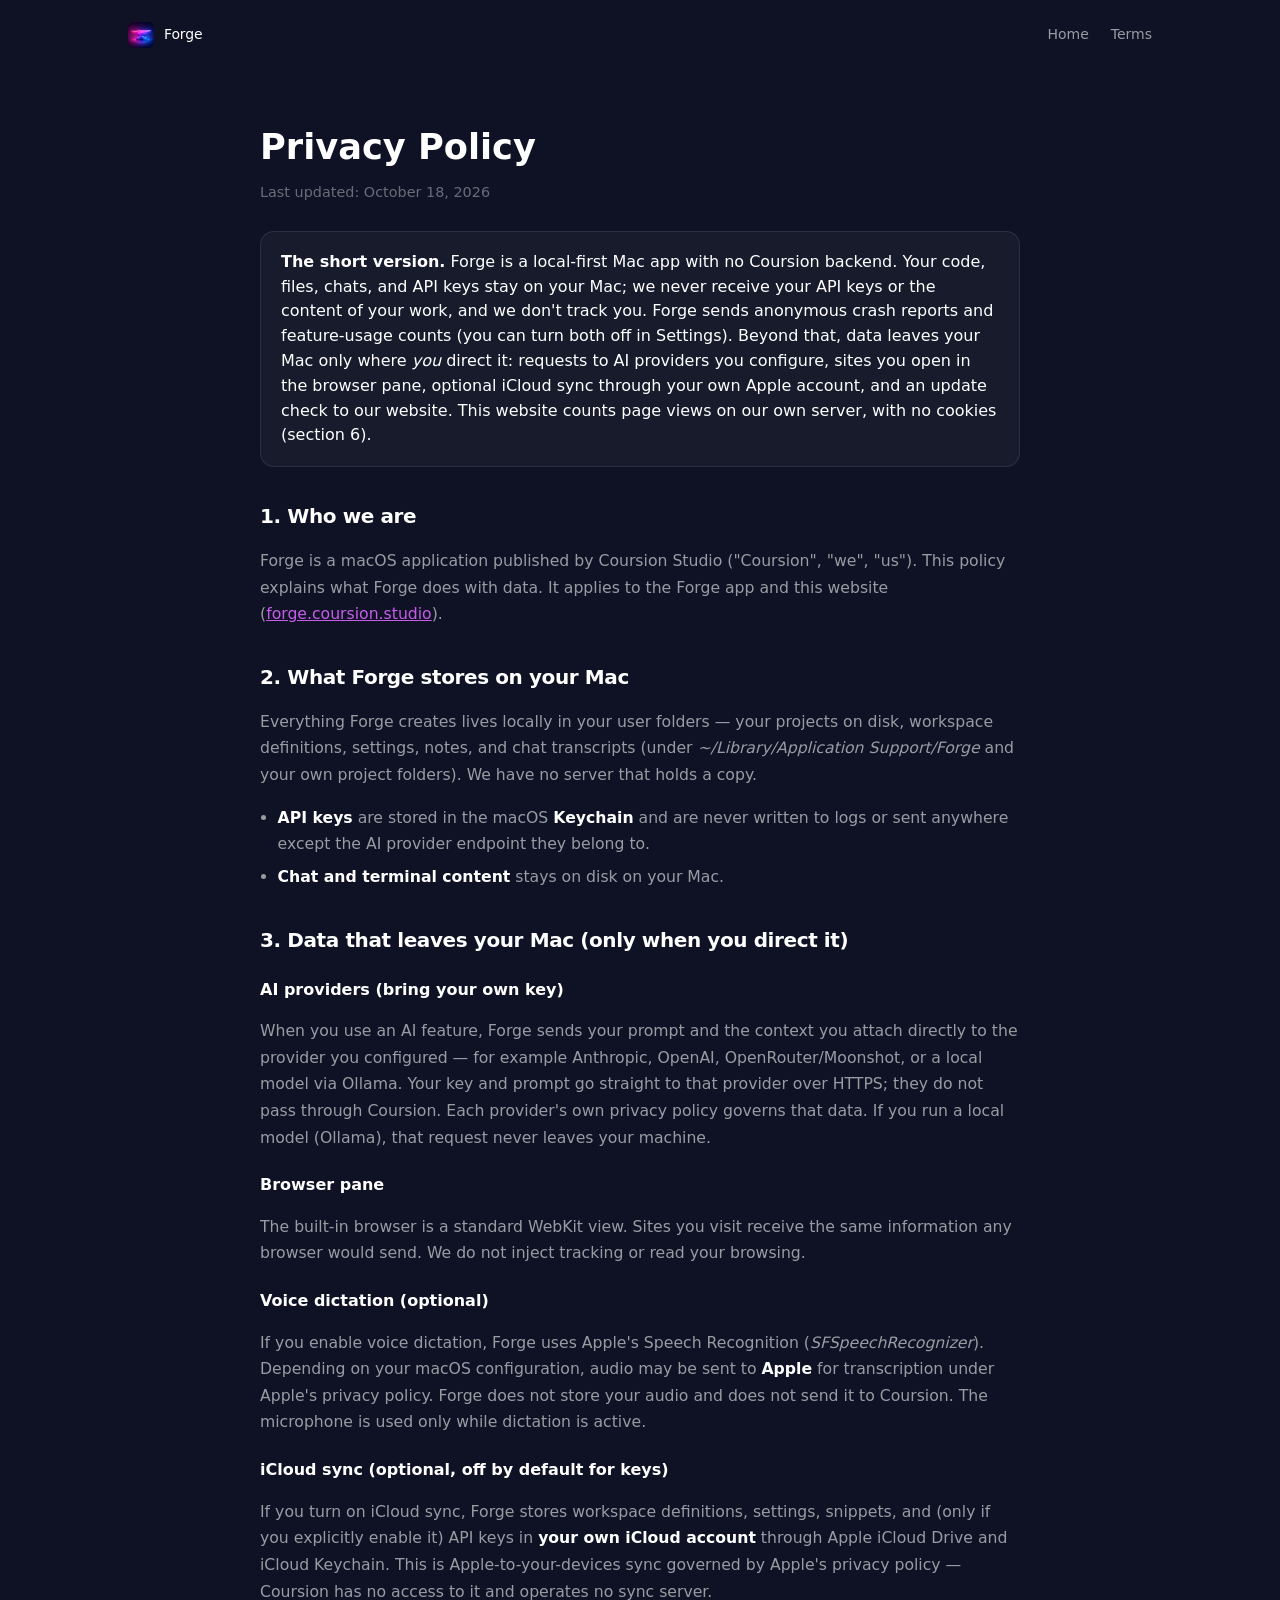
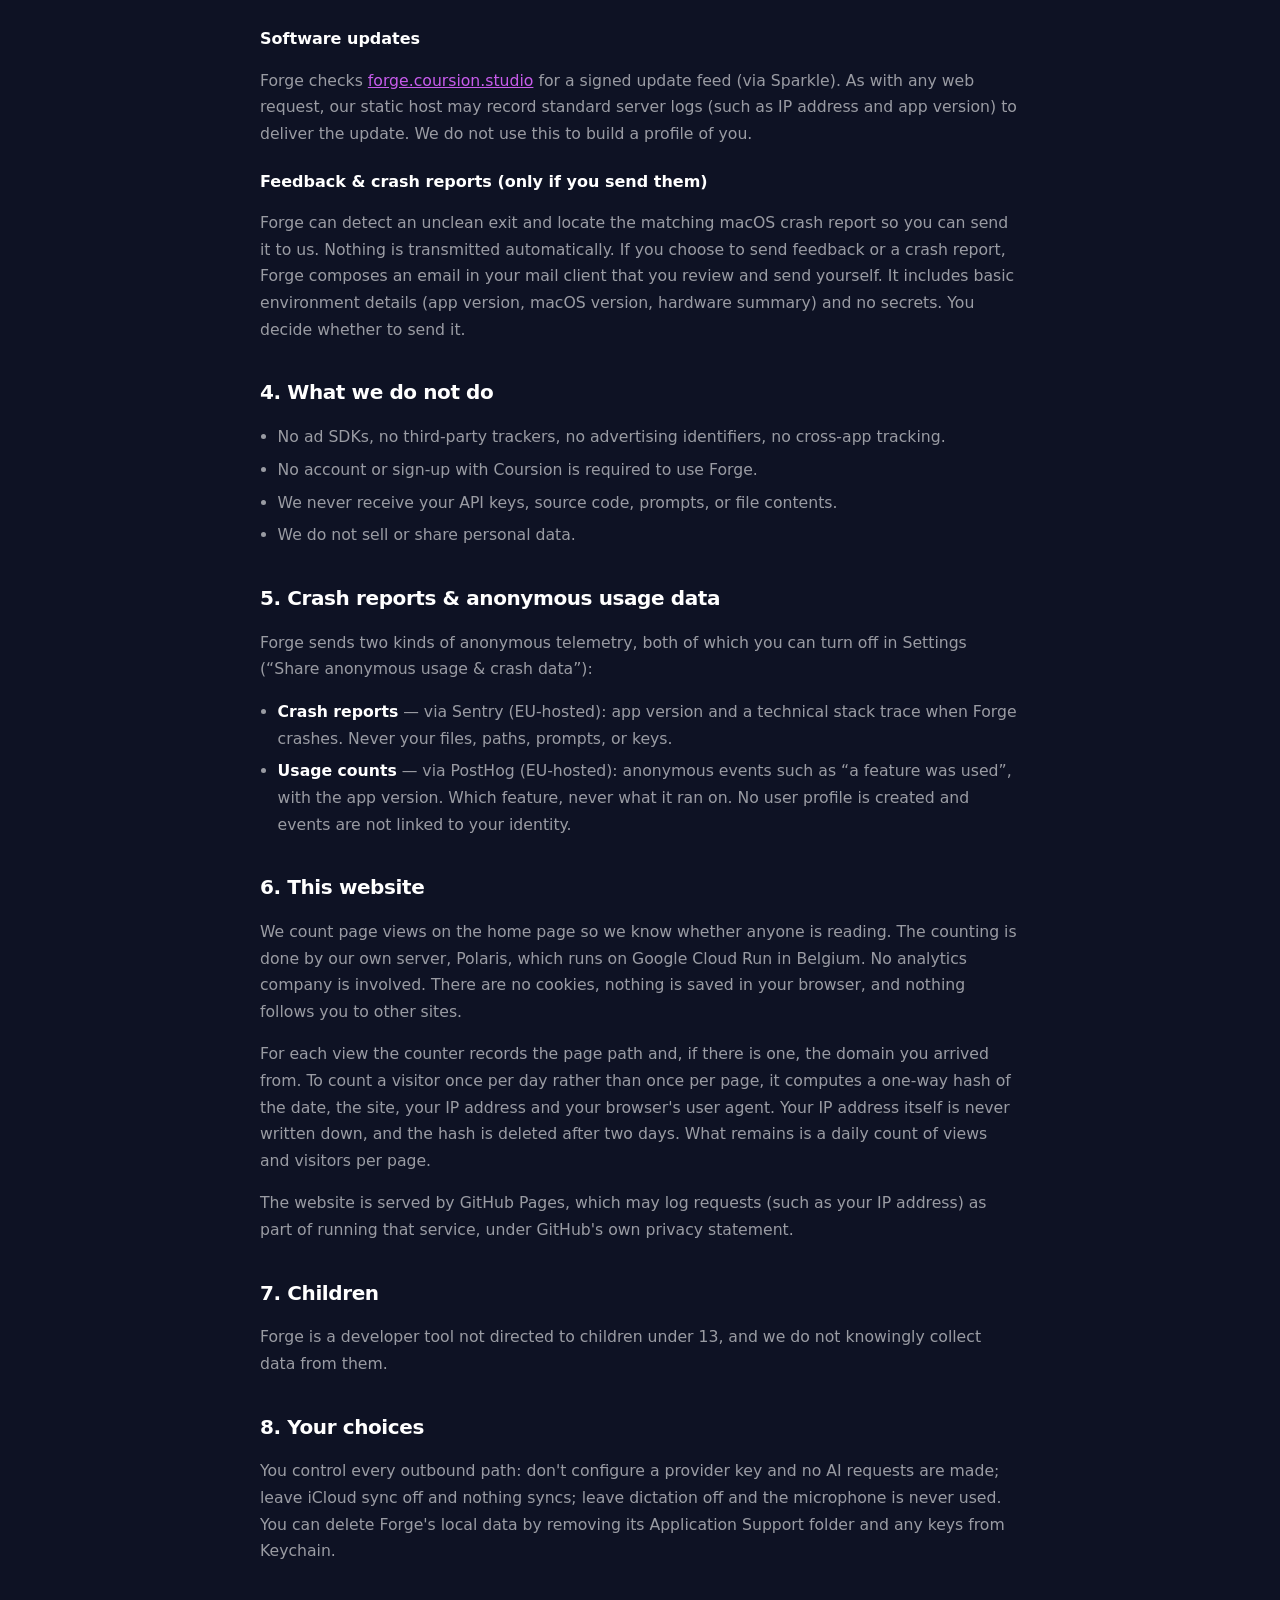
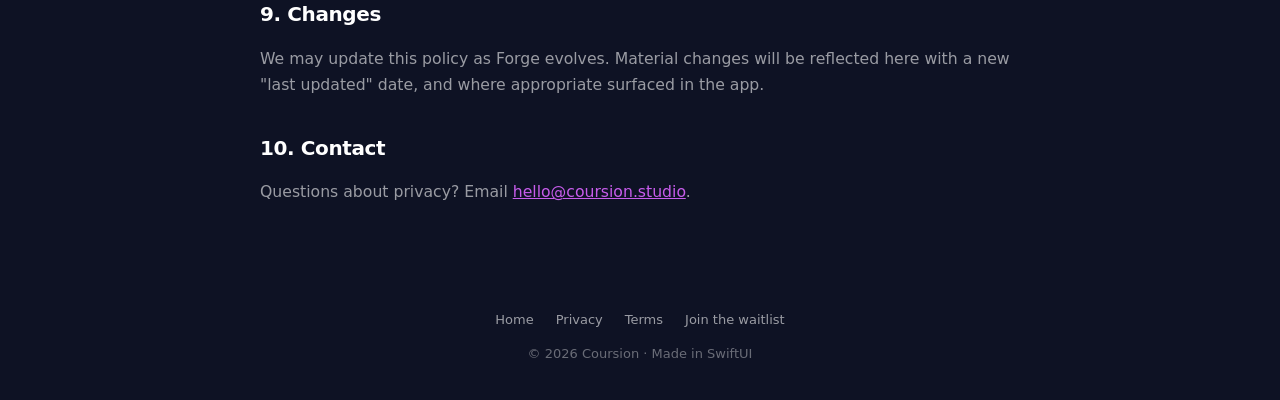
==== commit 8d8b73ca: "Rebuild the site around the private beta waitlist New hero with a crafted workspace mock, five benef" ====
--- a/privacy.html
+++ b/privacy.html
@@ -166,7 +166,7 @@
         <a href="/">Home</a>
         <a href="privacy.html">Privacy</a>
         <a href="terms.html">Terms</a>
-        <a href="https://github.com/Coursion-Studio/forge/releases/latest">Download</a>
+        <a href="/#join">Join the waitlist</a>
       </div>
       <div>© 2026 Coursion · Made in SwiftUI</div>
     </footer>
--- a/styles.css
+++ b/styles.css
@@ -858,3 +858,11 @@
 }
 @media (max-width: 640px) { .gallery-grid { grid-template-columns: 1fr; } .feature-gallery { margin-top: 0; } }
 @media (max-width: 560px) { .hero-composite .float { display: none; } .stage { padding: 32px 20px; min-height: 0; } }
+
+.waitlist-cta { display: flex; flex-direction: column; align-items: center; gap: 10px; }
+.waitlist-form { display: flex; gap: 10px; flex-wrap: wrap; justify-content: center; }
+.waitlist-form input[type=email] { min-width: 280px; padding: 12px 14px; border-radius: 12px; border: 1px solid rgba(255,255,255,0.12); background: rgba(255,255,255,0.05); color: inherit; font: inherit; }
+.waitlist-form input[type=email]:focus { outline: none; border-color: #C75CEB; box-shadow: 0 0 0 3px rgba(199,92,235,0.25); }
+.waitlist-form button[disabled] { opacity: 0.7; }
+.waitlist-status { min-height: 1.2em; font-size: 14px; opacity: 0.85; }
+.sr-only { position: absolute; width: 1px; height: 1px; padding: 0; margin: -1px; overflow: hidden; clip: rect(0,0,0,0); border: 0; }
